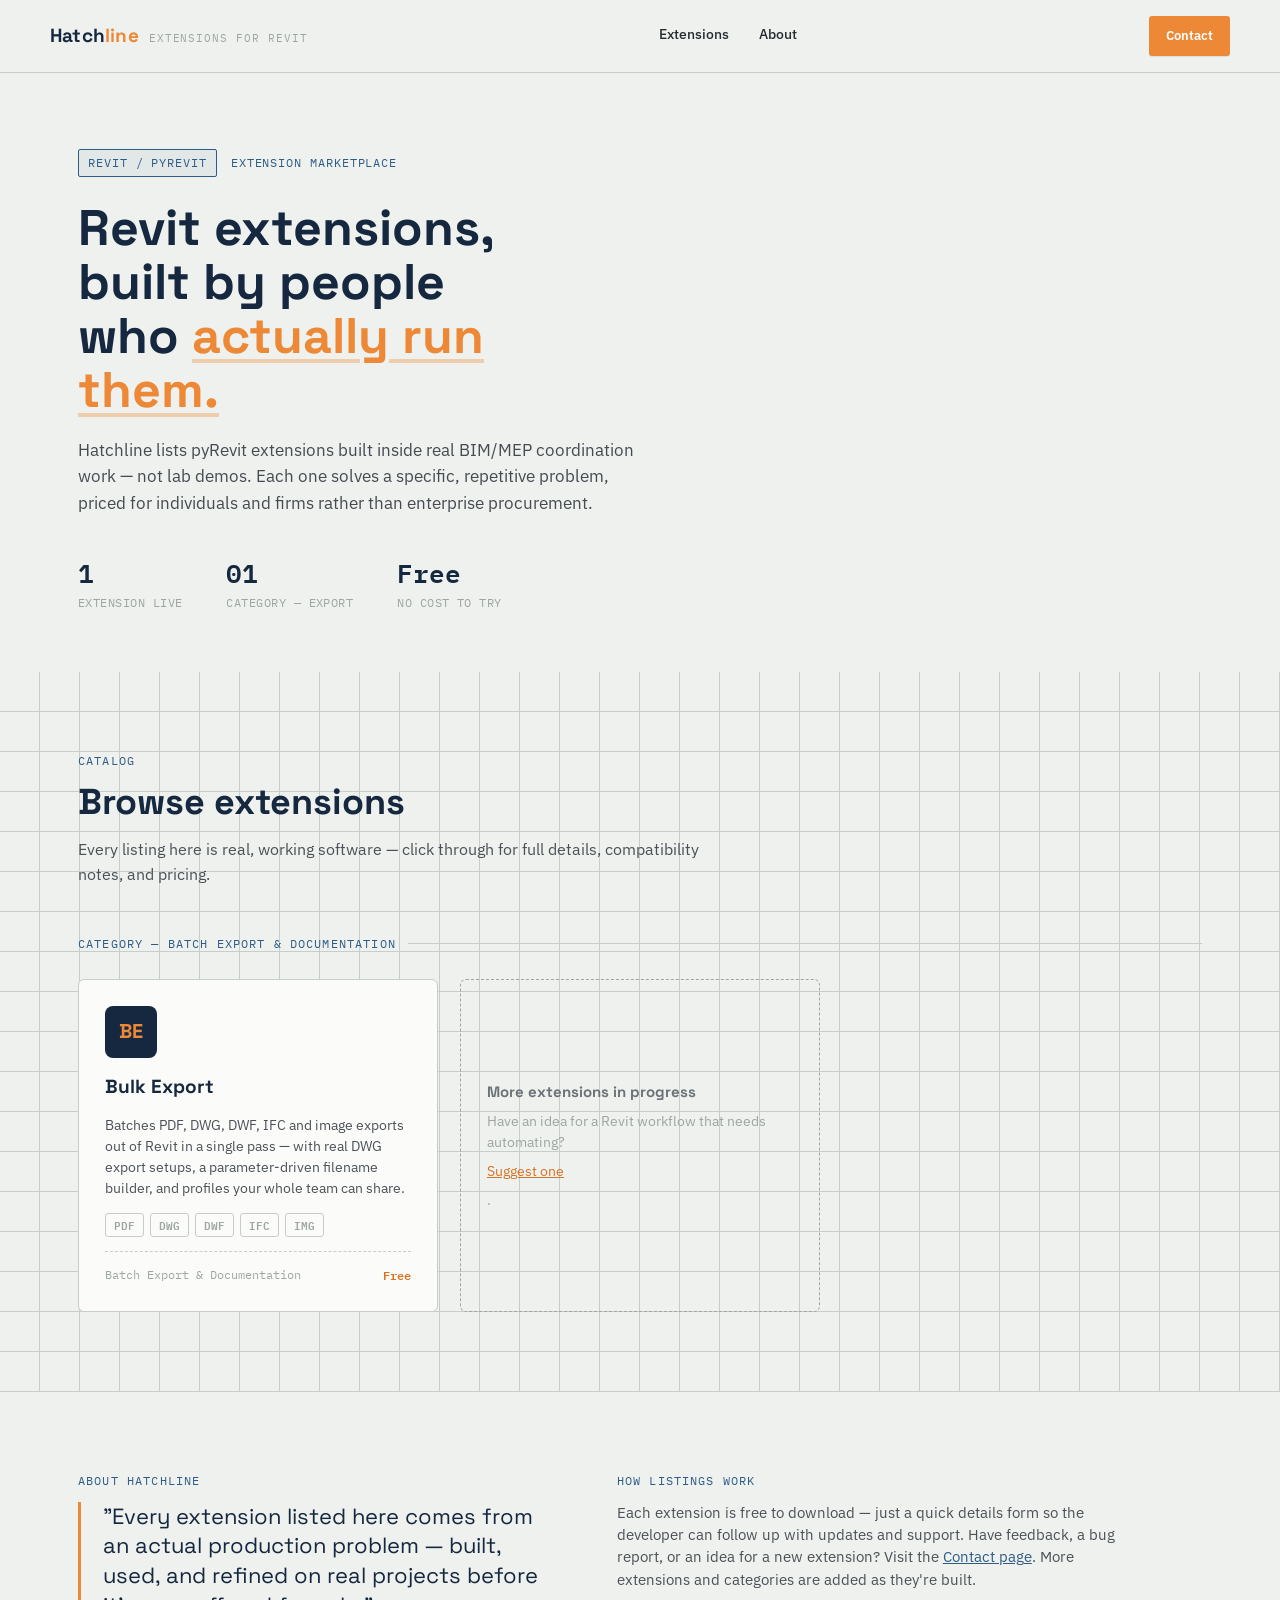
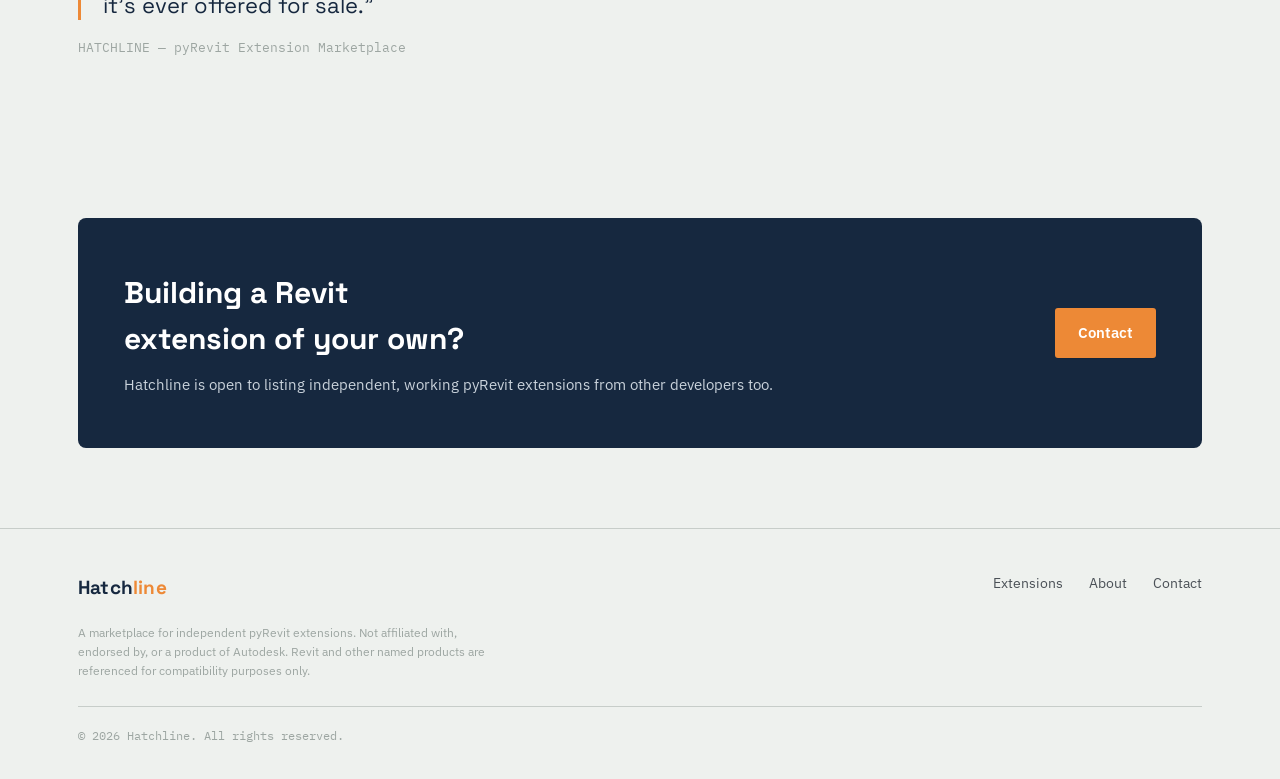
==== index.html @ bce4fa07 "Add files via upload" ====
<!DOCTYPE html>
<html lang="en">
<head>
<meta charset="UTF-8">
<meta name="viewport" content="width=device-width, initial-scale=1.0">
<title>Hatchline — Extensions for Revit, built by people who use them</title>
<meta name="description" content="Hatchline is a marketplace of pyRevit extensions built by working BIM/MEP professionals. Browse extensions like Bulk Export — batch PDF, DWG, DWF, IFC and image export for Revit.">
<link rel="preconnect" href="https://fonts.googleapis.com">
<link rel="preconnect" href="https://fonts.gstatic.com" crossorigin>
<link href="https://fonts.googleapis.com/css2?family=Space+Grotesk:wght@400;500;600;700&family=IBM+Plex+Sans:wght@400;500;600&family=IBM+Plex+Mono:wght@400;500;600&display=swap" rel="stylesheet">
<link rel="stylesheet" href="assets/css/style.css">
<style>
  .home-hero{ padding:76px 0 60px; }
  .home-hero h1{ font-size:clamp(32px,4.4vw,50px); line-height:1.08; max-width:15ch; }
  .home-hero h1 em{ font-style:normal; color:var(--orange); text-decoration:underline; text-decoration-color:rgba(237,137,54,.35); text-decoration-thickness:4px; text-underline-offset:6px; }
  .home-hero p.lede{ margin-top:20px; font-size:17px; color:#454B51; max-width:56ch; }
  .titleblock{ display:flex; align-items:center; gap:14px; font-family:var(--mono); font-size:11.5px; letter-spacing:.08em; text-transform:uppercase; color:var(--blueprint); margin-bottom:24px; }
  .titleblock .tagx{ border:1px solid var(--blueprint); padding:4px 9px; border-radius:2px; color:var(--blueprint); background:rgba(46,92,134,.06); }
  .stat-strip{ display:flex; gap:44px; margin-top:36px; flex-wrap:wrap; }
  .stat-strip div{ font-family:var(--mono); }
  .stat-strip .num{ font-size:26px; font-weight:600; color:var(--ink); }
  .stat-strip .lbl{ font-size:11.5px; color:var(--hair-dk); letter-spacing:.04em; text-transform:uppercase; margin-top:2px; }
</style>
</head>
<body>

<header class="nav">
  <div class="nav-inner wrap" style="padding-left:0;padding-right:0;">
    <a href="index.html" class="brand">
      <span class="brand-mark">Hatch<span>line</span></span>
      <span class="brand-sub">Extensions for Revit</span>
    </a>
    <nav class="links">
      <a href="index.html#extensions">Extensions</a>
      <a href="index.html#about">About</a>
    </nav>
    <div class="nav-cta">
      <a class="btn btn-primary btn-sm" href="contact.html">Contact</a>
    </div>
  </div>
</header>

<main>

  <!-- ================= HERO ================= -->
  <section class="home-hero">
    <div class="wrap">
      <div class="titleblock">
        <span class="tagx">Revit / pyRevit</span>
        <span>Extension Marketplace</span>
      </div>
      <h1>Revit extensions, built by people who <em>actually run them.</em></h1>
      <p class="lede">Hatchline lists pyRevit extensions built inside real BIM/MEP coordination work — not lab demos. Each one solves a specific, repetitive problem, priced for individuals and firms rather than enterprise procurement.</p>
      <div class="stat-strip">
        <div><div class="num">1</div><div class="lbl">Extension live</div></div>
        <div><div class="num">01</div><div class="lbl">Category — Export</div></div>
        <div><div class="num">Free</div><div class="lbl">No cost to try</div></div>
      </div>
    </div>
  </section>

  <!-- ================= EXTENSIONS GRID ================= -->
  <section id="extensions" class="grid-bg">
    <div class="wrap">
      <div class="section-head reveal">
        <span class="eyebrow">Catalog</span>
        <h2>Browse extensions</h2>
        <p>Every listing here is real, working software — click through for full details, compatibility notes, and pricing.</p>
      </div>

      <div class="category-label reveal">
        <span class="eyebrow" style="margin:0;">Category — Batch Export &amp; Documentation</span>
        <span class="line"></span>
      </div>

      <div id="extGrid" class="ext-grid reveal"></div>
    </div>
  </section>

  <!-- ================= ABOUT ================= -->
  <section id="about">
    <div class="wrap cred">
      <div class="reveal">
        <span class="eyebrow">About Hatchline</span>
        <p class="cred-quote">"Every extension listed here comes from an actual production problem — built, used, and refined on real projects before it's ever offered for sale."</p>
        <p class="cred-byline">HATCHLINE — pyRevit Extension Marketplace</p>
      </div>
      <div class="reveal">
        <span class="eyebrow">How listings work</span>
        <p style="font-size:14.5px;color:#4B5157;max-width:56ch;">Each extension is free to download — just a quick details form so the developer can follow up with updates and support. Have feedback, a bug report, or an idea for a new extension? Visit the <a href="contact.html" style="color:var(--blueprint);">Contact page</a>. More extensions and categories are added as they're built.</p>
      </div>
    </div>
  </section>

  <!-- ================= CTA STRIP ================= -->
  <section>
    <div class="wrap">
      <div class="cta-strip reveal">
        <div>
          <h2>Building a Revit extension of your own?</h2>
          <p>Hatchline is open to listing independent, working pyRevit extensions from other developers too.</p>
        </div>
        <a class="btn btn-primary" href="contact.html">Contact</a>
      </div>
    </div>
  </section>

</main>

<footer>
  <div class="wrap foot-grid">
    <div>
      <span class="brand-mark">Hatch<span>line</span></span>
      <p class="foot-note">A marketplace for independent pyRevit extensions. Not affiliated with, endorsed by, or a product of Autodesk. Revit and other named products are referenced for compatibility purposes only.</p>
    </div>
    <div class="foot-links">
      <a href="index.html#extensions">Extensions</a>
      <a href="index.html#about">About</a>
      <a href="contact.html">Contact</a>
    </div>
  </div>
  <div class="wrap">
    <p class="foot-copy">© 2026 Hatchline. All rights reserved.</p>
  </div>
</footer>

<script src="assets/js/extensions-data.js"></script>
<script>
  // ---- render extension cards from the data file ----
  var grid = document.getElementById('extGrid');
  HATCHLINE_EXTENSIONS.forEach(function(ext){
    var card = document.createElement('a');
    card.className = 'ext-card';
    card.href = 'extension.html?slug=' + encodeURIComponent(ext.slug);

    var priceLabel = ext.pricing.free ? 'Free' : ('\u20B9' + ext.pricing.inr + ' \u00b7 AED ' + ext.pricing.aed.toFixed(2));

    card.innerHTML =
      '<div class="ext-icon">' + ext.initials + '</div>' +
      '<h3>' + ext.name + '</h3>' +
      '<p class="ext-tagline">' + ext.shortDescription + '</p>' +
      '<div class="ext-badges">' + ext.badges.map(function(b){ return '<span class="ext-badge">' + b + '</span>'; }).join('') + '</div>' +
      '<div class="ext-meta"><span>' + ext.category + '</span><span class="price">' + priceLabel + '</span></div>';

    grid.appendChild(card);
  });

  // pad the grid with a visual "more coming" placeholder
  var placeholder = document.createElement('div');
  placeholder.className = 'empty-card';
  placeholder.innerHTML = '<strong>More extensions in progress</strong>Have an idea for a Revit workflow that needs automating? <a href="contact.html" style="color:var(--orange-dk);">Suggest one</a>.';
  grid.appendChild(placeholder);

  // ---- scroll reveal ----
  var reveals = document.querySelectorAll('.reveal');
  if ('IntersectionObserver' in window) {
    var io = new IntersectionObserver(function(entries){
      entries.forEach(function(e){ if (e.isIntersecting) { e.target.classList.add('in'); io.unobserve(e.target); } });
    }, { threshold: 0.1 });
    reveals.forEach(function(el){ io.observe(el); });
  } else {
    reveals.forEach(function(el){ el.classList.add('in'); });
  }
</script>

</body>
</html>
---- assets/css/style.css ----
/* ============================================================
   HATCHLINE — shared design system
   Blueprint/drafting visual identity, shared by all pages.
   ============================================================ */

:root{
  --ink:        #16283F;
  --blueprint:  #2E5C86;
  --vellum:     #EEF1EE;
  --paper:      #FBFCFA;
  --orange:     #ED8936;
  --orange-dk:  #D97324;
  --graphite:   #262B30;
  --hair:       #C7CDC9;
  --hair-dk:    #9DA6A2;
  --ok:         #2E7D4F;

  --display: 'Space Grotesk', sans-serif;
  --body:    'IBM Plex Sans', sans-serif;
  --mono:    'IBM Plex Mono', monospace;

  --maxw: 1180px;
}

*{ box-sizing:border-box; }
html{ scroll-behavior:smooth; }
body{
  margin:0;
  background:var(--vellum);
  color:var(--graphite);
  font-family:var(--body);
  font-size:16px;
  line-height:1.55;
  -webkit-font-smoothing:antialiased;
}
img,svg{ display:block; max-width:100%; }
a{ color:inherit; }
h1,h2,h3,h4{ font-family:var(--display); margin:0; color:var(--ink); }
p{ margin:0; }
.wrap{ max-width:var(--maxw); margin:0 auto; padding:0 28px; }
.mono{ font-family:var(--mono); }
:focus-visible{ outline:2px solid var(--orange-dk); outline-offset:3px; }

.grid-bg{
  background-image:
    linear-gradient(var(--hair) 1px, transparent 1px),
    linear-gradient(90deg, var(--hair) 1px, transparent 1px);
  background-size: 40px 40px;
  background-position: -1px -1px;
}

/* ---------- buttons ---------- */
.btn{
  display:inline-flex; align-items:center; gap:8px;
  font-family:var(--body); font-weight:600; font-size:14.5px;
  padding:13px 22px;
  border-radius:3px;
  border:1.5px solid transparent;
  cursor:pointer;
  text-decoration:none;
  transition:transform .12s ease, background .15s ease, border-color .15s ease;
  white-space:nowrap;
}
.btn:active{ transform:translateY(1px); }
.btn-primary{ background:var(--orange); color:#fff; box-shadow:0 1px 0 rgba(0,0,0,.08); }
.btn-primary:hover{ background:var(--orange-dk); }
.btn-ghost{ background:transparent; color:var(--ink); border-color:var(--hair-dk); }
.btn-ghost:hover{ border-color:var(--ink); }
.btn-dark{ background:var(--ink); color:#fff; }
.btn-dark:hover{ background:#0f1c2e; }
.btn-sm{ padding:9px 16px; font-size:13px; }

/* ---------- nav ---------- */
header.nav{
  position:sticky; top:0; z-index:50;
  background:rgba(238,241,238,.92);
  backdrop-filter:blur(8px);
  border-bottom:1px solid var(--hair);
}
.nav-inner{ display:flex; align-items:center; justify-content:space-between; padding:16px 28px; }
.brand{ display:flex; align-items:baseline; gap:10px; text-decoration:none; }
.brand-mark{ font-family:var(--display); font-weight:700; font-size:19px; color:var(--ink); letter-spacing:.01em; }
.brand-mark span{ color:var(--orange); }
.brand-sub{ font-family:var(--mono); font-size:10.5px; letter-spacing:.09em; color:var(--hair-dk); text-transform:uppercase; }
nav.links{ display:flex; align-items:center; gap:30px; }
nav.links a{ font-size:14px; font-weight:500; text-decoration:none; color:var(--graphite); border-bottom:1px solid transparent; padding-bottom:2px; transition:border-color .15s ease, color .15s ease; }
nav.links a:hover{ border-color:var(--orange); color:var(--ink); }
.nav-cta{ display:flex; align-items:center; gap:14px; }

/* ---------- section shells ---------- */
section{ padding:80px 0; }
.eyebrow{ font-family:var(--mono); font-size:11.5px; letter-spacing:.1em; text-transform:uppercase; color:var(--blueprint); margin-bottom:12px; display:block; }
.section-head{ max-width:640px; margin-bottom:48px; }
.section-head h2{ font-size:clamp(26px,3vw,36px); line-height:1.15; }
.section-head p{ margin-top:14px; font-size:16px; color:#4B5157; }

/* ---------- schedule / comparison table ---------- */
.schedule-wrap{ background:var(--paper); border:1px solid var(--hair); border-radius:5px; overflow:hidden; }
table.schedule{ width:100%; border-collapse:collapse; }
table.schedule caption{ text-align:left; font-family:var(--mono); font-size:11px; letter-spacing:.07em; text-transform:uppercase; color:#fff; background:var(--ink); padding:12px 20px; }
table.schedule th, table.schedule td{ text-align:left; padding:15px 20px; font-size:14.5px; border-bottom:1px solid var(--hair); }
table.schedule thead th{ font-family:var(--mono); font-size:11px; letter-spacing:.05em; text-transform:uppercase; color:var(--hair-dk); background:var(--vellum); border-bottom:1px solid var(--hair-dk); }
table.schedule tbody tr:nth-child(even){ background:rgba(46,92,134,.035); }
table.schedule tbody tr:last-child td{ border-bottom:none; }
td.col-manual{ color:#6B7278; }
td.col-bulk{ color:var(--ink); font-weight:600; }
td.col-bulk::before{ content:'✓ '; color:var(--ok); font-weight:700; }
.schedule-note{ margin-top:18px; font-size:13.5px; color:var(--hair-dk); max-width:70ch; }

/* ---------- callouts ---------- */
.callouts{ display:grid; grid-template-columns:repeat(3, 1fr); gap:1px; background:var(--hair); border:1px solid var(--hair); border-radius:5px; overflow:hidden; }
.callout{ background:var(--paper); padding:30px 26px; }
.callout .tag{ font-family:var(--mono); font-size:11px; color:var(--orange-dk); font-weight:600; letter-spacing:.04em; display:inline-block; margin-bottom:14px; }
.callout h3{ font-size:18px; margin-bottom:9px; }
.callout p{ font-size:14.5px; color:#4B5157; }

/* ---------- workflow ---------- */
.workflow{ display:grid; grid-template-columns:repeat(3,1fr); gap:26px; }
.wf-card{ background:var(--paper); border:1px solid var(--hair); border-radius:5px; padding:30px 26px 26px; }
.wf-num{ font-family:var(--mono); font-size:13px; font-weight:600; color:var(--blueprint); border:1px solid var(--blueprint); display:inline-block; padding:3px 9px; border-radius:2px; margin-bottom:16px; }
.wf-card h3{ font-size:19px; margin-bottom:10px; }
.wf-card p{ font-size:14.5px; color:#4B5157; }

/* ---------- pricing ---------- */
.pricing{ display:grid; grid-template-columns:repeat(auto-fit, minmax(260px,1fr)); gap:22px; }
.price-card{ background:var(--paper); border:1px solid var(--hair); border-radius:6px; padding:32px 28px; display:flex; flex-direction:column; gap:16px; }
.price-tag{ font-family:var(--display); font-size:14px; color:var(--hair-dk); font-weight:600; text-transform:uppercase; letter-spacing:.04em; }
.price-amount{ display:flex; align-items:baseline; gap:10px; flex-wrap:wrap; }
.price-amount .big{ font-family:var(--display); font-size:38px; font-weight:700; color:var(--ink); }
.price-amount .alt{ font-family:var(--mono); font-size:14px; color:var(--hair-dk); }
.price-model{ font-family:var(--mono); font-size:11.5px; color:var(--orange-dk); letter-spacing:.04em; text-transform:uppercase; }
.price-list{ list-style:none; margin:0; padding:0; display:flex; flex-direction:column; gap:10px; }
.price-list li{ font-size:13.5px; padding-left:20px; position:relative; color:#4B5157; }
.price-list li::before{ content:'—'; position:absolute; left:0; color:var(--orange); }
.price-note{ font-size:12px; color:var(--hair-dk); }

/* ---------- credibility + FAQ ---------- */
.cred{ display:grid; grid-template-columns:.9fr 1.1fr; gap:60px; align-items:start; }
.cred-quote{ font-family:var(--display); font-size:22px; line-height:1.35; color:var(--ink); border-left:3px solid var(--orange); padding-left:22px; }
.cred-byline{ margin-top:18px; font-family:var(--mono); font-size:12.5px; color:var(--hair-dk); }
.faq-item{ border-bottom:1px solid var(--hair); }
.faq-item:first-child{ border-top:1px solid var(--hair); }
.faq-q{ width:100%; text-align:left; background:none; border:none; cursor:pointer; padding:19px 4px; display:flex; justify-content:space-between; align-items:center; gap:16px; font-family:var(--body); font-size:15.5px; font-weight:600; color:var(--ink); }
.faq-q .plus{ font-family:var(--mono); font-size:18px; color:var(--orange); flex:none; transition:transform .2s ease; }
.faq-item.open .faq-q .plus{ transform:rotate(45deg); }
.faq-a{ max-height:0; overflow:hidden; transition:max-height .25s ease; }
.faq-a-in{ padding:0 4px 20px; font-size:14.5px; color:#4B5157; max-width:60ch; }
.faq-item.open .faq-a{ max-height:260px; }

/* ---------- CTA strip ---------- */
.cta-strip{ background:var(--ink); color:#fff; border-radius:8px; padding:52px 46px; display:flex; align-items:center; justify-content:space-between; gap:30px; flex-wrap:wrap; }
.cta-strip h2{ color:#fff; font-size:clamp(22px,3vw,30px); max-width:18ch; }
.cta-strip p{ color:#C9D2DB; margin-top:10px; font-size:15px; }

/* ---------- footer ---------- */
footer{ border-top:1px solid var(--hair); padding:44px 0 34px; }
.foot-grid{ display:flex; justify-content:space-between; align-items:flex-start; gap:30px; flex-wrap:wrap; }
.foot-links{ display:flex; gap:26px; font-size:13.5px; }
.foot-links a{ text-decoration:none; color:#4B5157; }
.foot-links a:hover{ color:var(--ink); }
.foot-note{ margin-top:22px; font-size:12px; color:var(--hair-dk); max-width:60ch; }
.foot-copy{ margin-top:26px; padding-top:20px; border-top:1px solid var(--hair); font-size:11.5px; color:var(--hair-dk); font-family:var(--mono); }

/* ---------- reveal-on-scroll ---------- */
.reveal{ opacity:0; transform:translateY(14px); transition:opacity .5s ease, transform .5s ease; }
.reveal.in{ opacity:1; transform:none; }
@media (prefers-reduced-motion:reduce){ .reveal{ opacity:1; transform:none; transition:none; } }

/* ---------- extension cards (marketplace grid) ---------- */
.category-label{ display:flex; align-items:center; gap:12px; margin-bottom:26px; }
.category-label .line{ flex:1; height:1px; background:var(--hair); }
.ext-grid{ display:grid; grid-template-columns:repeat(auto-fill, minmax(300px, 1fr)); gap:22px; }
.ext-card{
  background:var(--paper); border:1px solid var(--hair); border-radius:6px; padding:26px;
  text-decoration:none; color:inherit; display:flex; flex-direction:column; gap:14px;
  transition:border-color .15s ease, transform .15s ease, box-shadow .15s ease;
}
.ext-card:hover{ border-color:var(--orange); transform:translateY(-3px); box-shadow:0 16px 30px -20px rgba(22,40,63,.35); }
.ext-icon{ width:52px; height:52px; border-radius:8px; background:var(--ink); display:flex; align-items:center; justify-content:center; font-family:var(--display); font-weight:700; color:var(--orange); font-size:20px; }
.ext-card h3{ font-size:19px; }
.ext-card .ext-tagline{ font-size:13.5px; color:#4B5157; flex:1; }
.ext-meta{ display:flex; align-items:center; justify-content:space-between; font-family:var(--mono); font-size:12px; color:var(--hair-dk); border-top:1px dashed var(--hair); padding-top:14px; }
.ext-meta .price{ color:var(--orange-dk); font-weight:600; }
.ext-badges{ display:flex; gap:6px; flex-wrap:wrap; }
.ext-badge{ font-family:var(--mono); font-size:10.5px; font-weight:600; padding:3px 8px; border:1px solid var(--hair); border-radius:3px; color:var(--hair-dk); }

/* ---------- lead-capture download modal ---------- */
.hl-modal-overlay{
  position:fixed; inset:0; background:rgba(22,40,63,.55);
  display:flex; align-items:center; justify-content:center;
  z-index:200; opacity:0; pointer-events:none; transition:opacity .2s ease;
  padding:20px;
}
.hl-modal-overlay.open{ opacity:1; pointer-events:auto; }
.hl-modal{
  background:var(--paper); border-radius:8px; padding:34px; width:100%; max-width:420px;
  position:relative; box-shadow:0 30px 60px -20px rgba(0,0,0,.4);
  transform:translateY(10px); transition:transform .2s ease;
}
.hl-modal-overlay.open .hl-modal{ transform:translateY(0); }
.hl-modal-close{
  position:absolute; top:14px; right:16px; background:none; border:none;
  font-size:22px; line-height:1; color:var(--hair-dk); cursor:pointer;
}
.hl-modal-close:hover{ color:var(--ink); }
.hl-modal h3{ font-size:22px; margin-top:6px; }
.hl-modal-sub{ font-size:13.5px; color:#4B5157; margin-top:8px; margin-bottom:20px; }
.hl-field{ margin-bottom:14px; }
.hl-field label{ display:block; font-family:var(--mono); font-size:11px; text-transform:uppercase; letter-spacing:.04em; color:var(--blueprint); margin-bottom:6px; }
.req-mark{ color:var(--orange-dk); }
.hl-field input, .hl-field select{
  width:100%; padding:10px 12px; border:1px solid var(--hair); border-radius:4px;
  font-family:var(--body); font-size:14.5px; background:#fff; color:var(--graphite);
}
.hl-field input:focus, .hl-field select:focus{ border-color:var(--orange); outline:none; }
.hl-error{ color:#B4483C; font-size:13px; margin:0 0 12px; }
.hl-privacy{ font-size:11.5px; color:var(--hair-dk); text-align:center; margin-top:12px; }

/* ---------- empty state (future category placeholder) ---------- */

.empty-card{
  border:1px dashed var(--hair-dk); border-radius:6px; padding:26px;
  display:flex; flex-direction:column; justify-content:center; gap:8px;
  color:var(--hair-dk); font-size:13.5px;
}
.empty-card strong{ color:#6B7278; font-family:var(--display); font-size:15px; }

/* ---------- responsive ---------- */
@media (max-width:980px){
  .callouts{ grid-template-columns:repeat(2,1fr); }
  .workflow{ grid-template-columns:1fr; }
  .cred{ grid-template-columns:1fr; }
  nav.links{ display:none; }
}
@media (max-width:640px){
  .callouts{ grid-template-columns:1fr; }
  section{ padding:56px 0; }
  .cta-strip{ padding:34px 24px; }
}
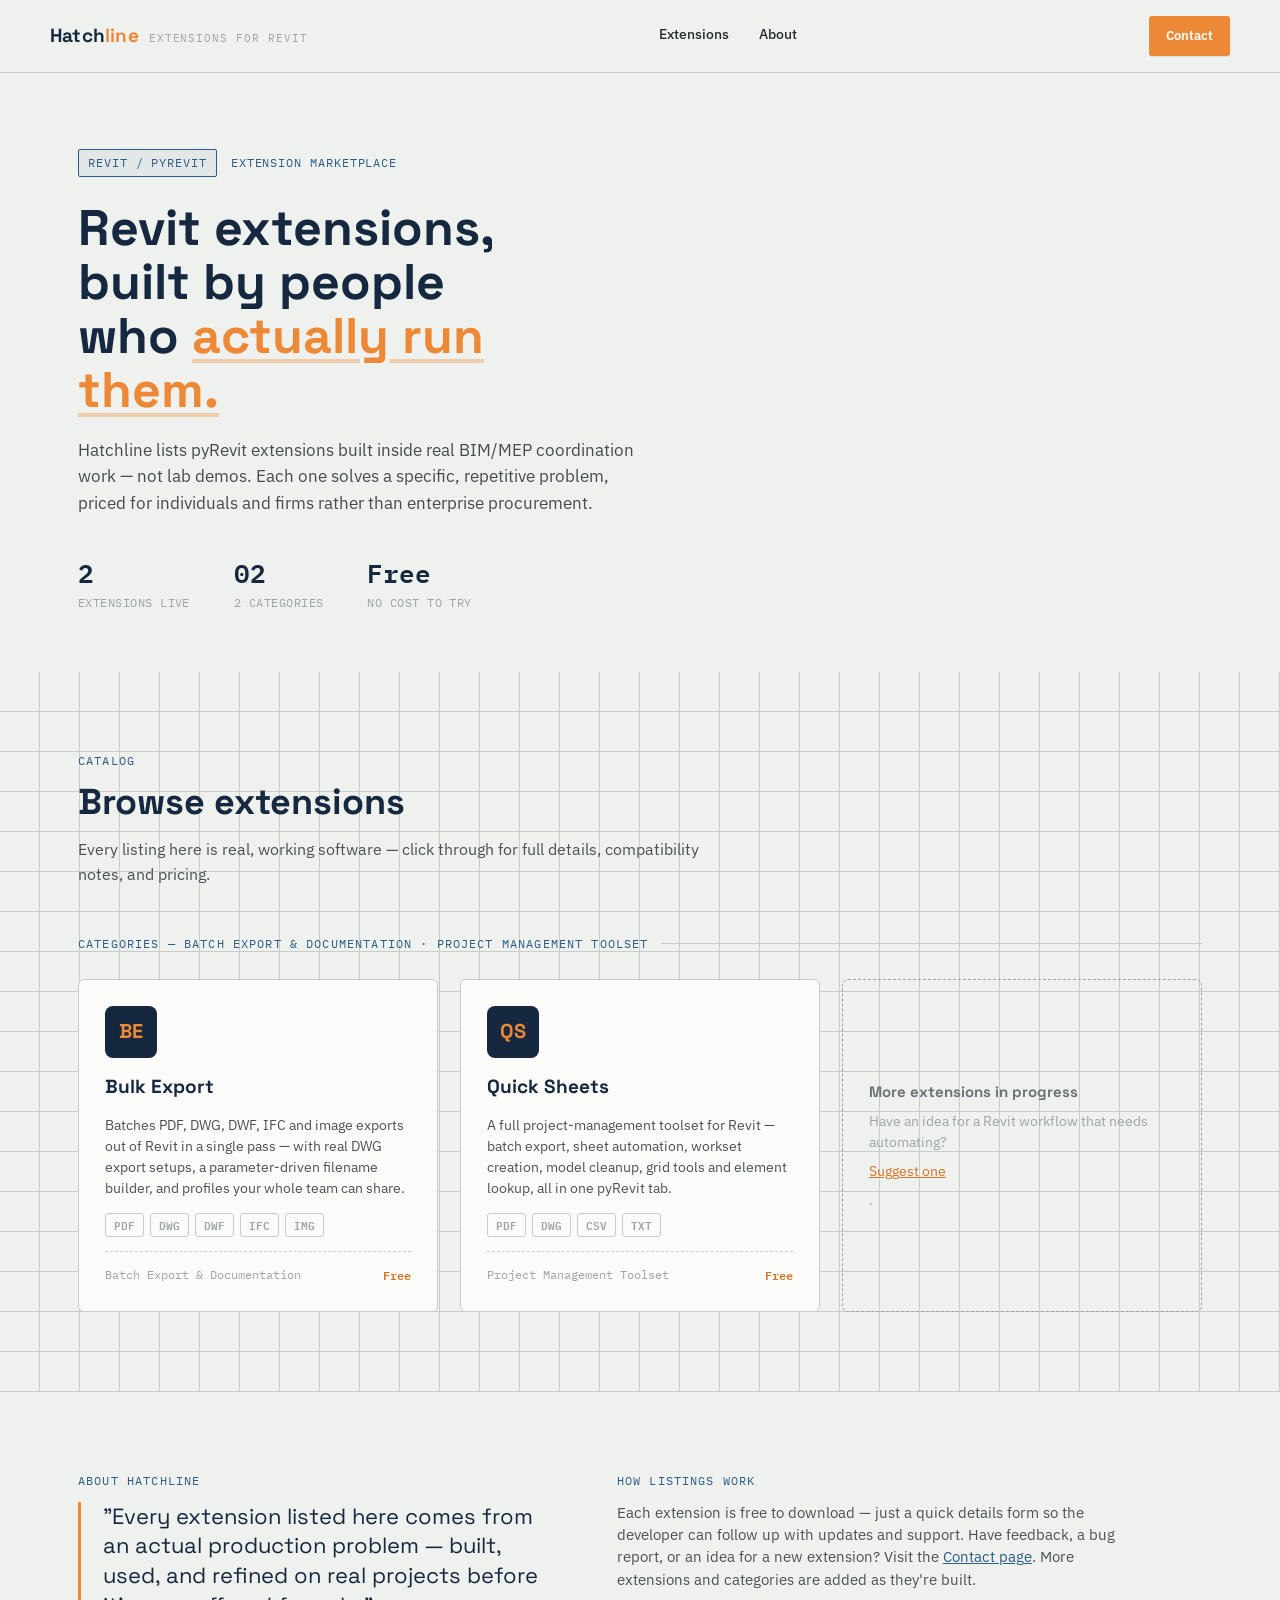
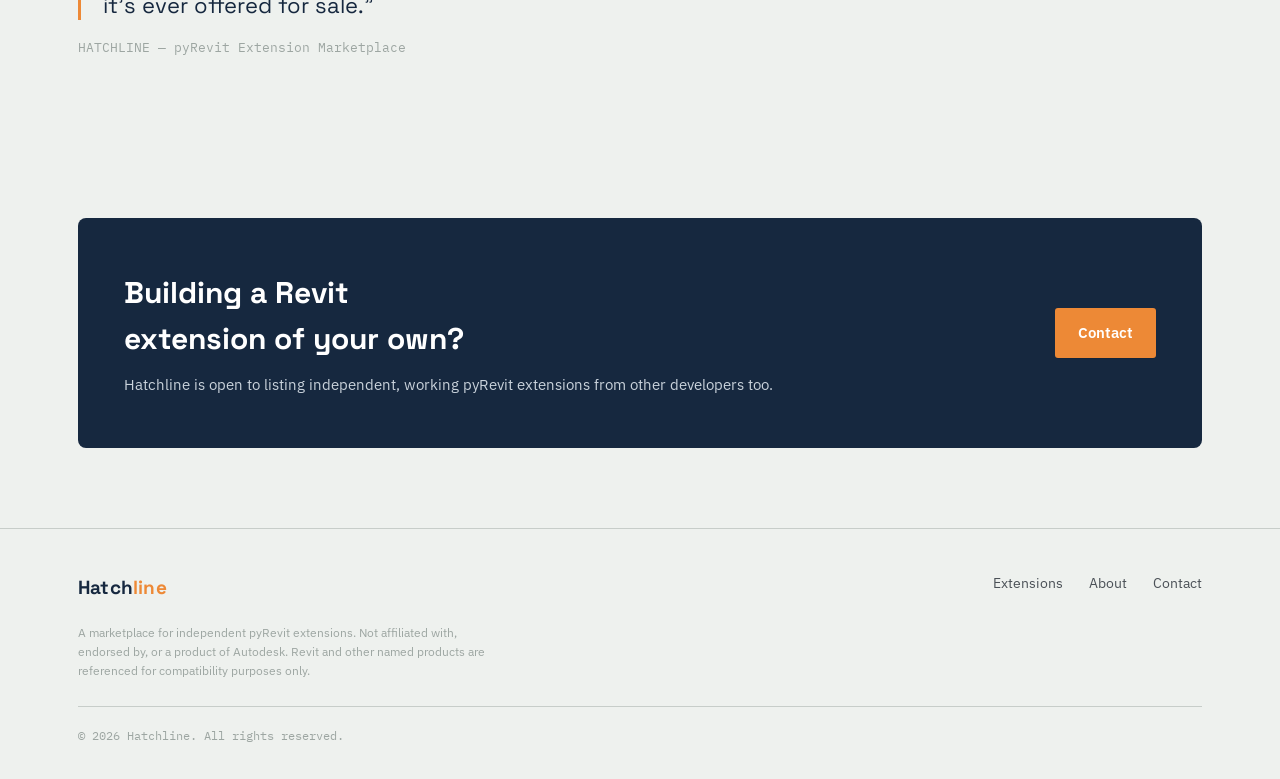
==== commit 532ad56c: "Add files via upload" ====
--- a/index.html
+++ b/index.html
@@ -52,9 +52,9 @@
       <h1>Revit extensions, built by people who <em>actually run them.</em></h1>
       <p class="lede">Hatchline lists pyRevit extensions built inside real BIM/MEP coordination work — not lab demos. Each one solves a specific, repetitive problem, priced for individuals and firms rather than enterprise procurement.</p>
       <div class="stat-strip">
-        <div><div class="num">1</div><div class="lbl">Extension live</div></div>
-        <div><div class="num">01</div><div class="lbl">Category — Export</div></div>
-        <div><div class="num">Free</div><div class="lbl">No cost to try</div></div>
+        <div><div class="num" id="statExtCount">1</div><div class="lbl">Extension live</div></div>
+        <div><div class="num" id="statCatCount">01</div><div class="lbl" id="statCatLabel">Category — Export</div></div>
+        <div><div class="num" id="statFreeLabel">Free</div><div class="lbl" id="statFreeSub">No cost to try</div></div>
       </div>
     </div>
   </section>
@@ -69,7 +69,7 @@
       </div>
 
       <div class="category-label reveal">
-        <span class="eyebrow" style="margin:0;">Category — Batch Export &amp; Documentation</span>
+        <span class="eyebrow" style="margin:0;" id="catalogCategoryLabel">Category — Batch Export &amp; Documentation</span>
         <span class="line"></span>
       </div>
 
@@ -145,6 +145,36 @@
     grid.appendChild(card);
   });
 
+  // ---- keep the hero stat strip and catalog label in sync with the data ----
+  (function(){
+    var extCount = HATCHLINE_EXTENSIONS.length;
+    var categories = HATCHLINE_EXTENSIONS.map(function(e){ return e.category; })
+      .filter(function(c, i, arr){ return arr.indexOf(c) === i; });
+    var freeCount = HATCHLINE_EXTENSIONS.filter(function(e){ return e.pricing.free; }).length;
+
+    document.getElementById('statExtCount').textContent = extCount;
+    document.getElementById('statExtCount').nextElementSibling.textContent = extCount === 1 ? 'Extension live' : 'Extensions live';
+
+    document.getElementById('statCatCount').textContent = String(categories.length).padStart(2, '0');
+    document.getElementById('statCatLabel').textContent = categories.length === 1 ? ('Category \u2014 ' + categories[0]) : (categories.length + ' categories');
+
+    var freeLabelEl = document.getElementById('statFreeLabel');
+    var freeSubEl = document.getElementById('statFreeSub');
+    if (freeCount === extCount) {
+      freeLabelEl.textContent = 'Free';
+      freeSubEl.textContent = 'No cost to try';
+    } else if (freeCount > 0) {
+      freeLabelEl.textContent = freeCount + '/' + extCount;
+      freeSubEl.textContent = 'Free to try';
+    } else {
+      freeLabelEl.textContent = 'Paid';
+      freeSubEl.textContent = 'One-time purchase';
+    }
+
+    document.getElementById('catalogCategoryLabel').textContent =
+      categories.length === 1 ? ('Category \u2014 ' + categories[0]) : ('Categories \u2014 ' + categories.join(' \u00b7 '));
+  })();
+
   // pad the grid with a visual "more coming" placeholder
   var placeholder = document.createElement('div');
   placeholder.className = 'empty-card';
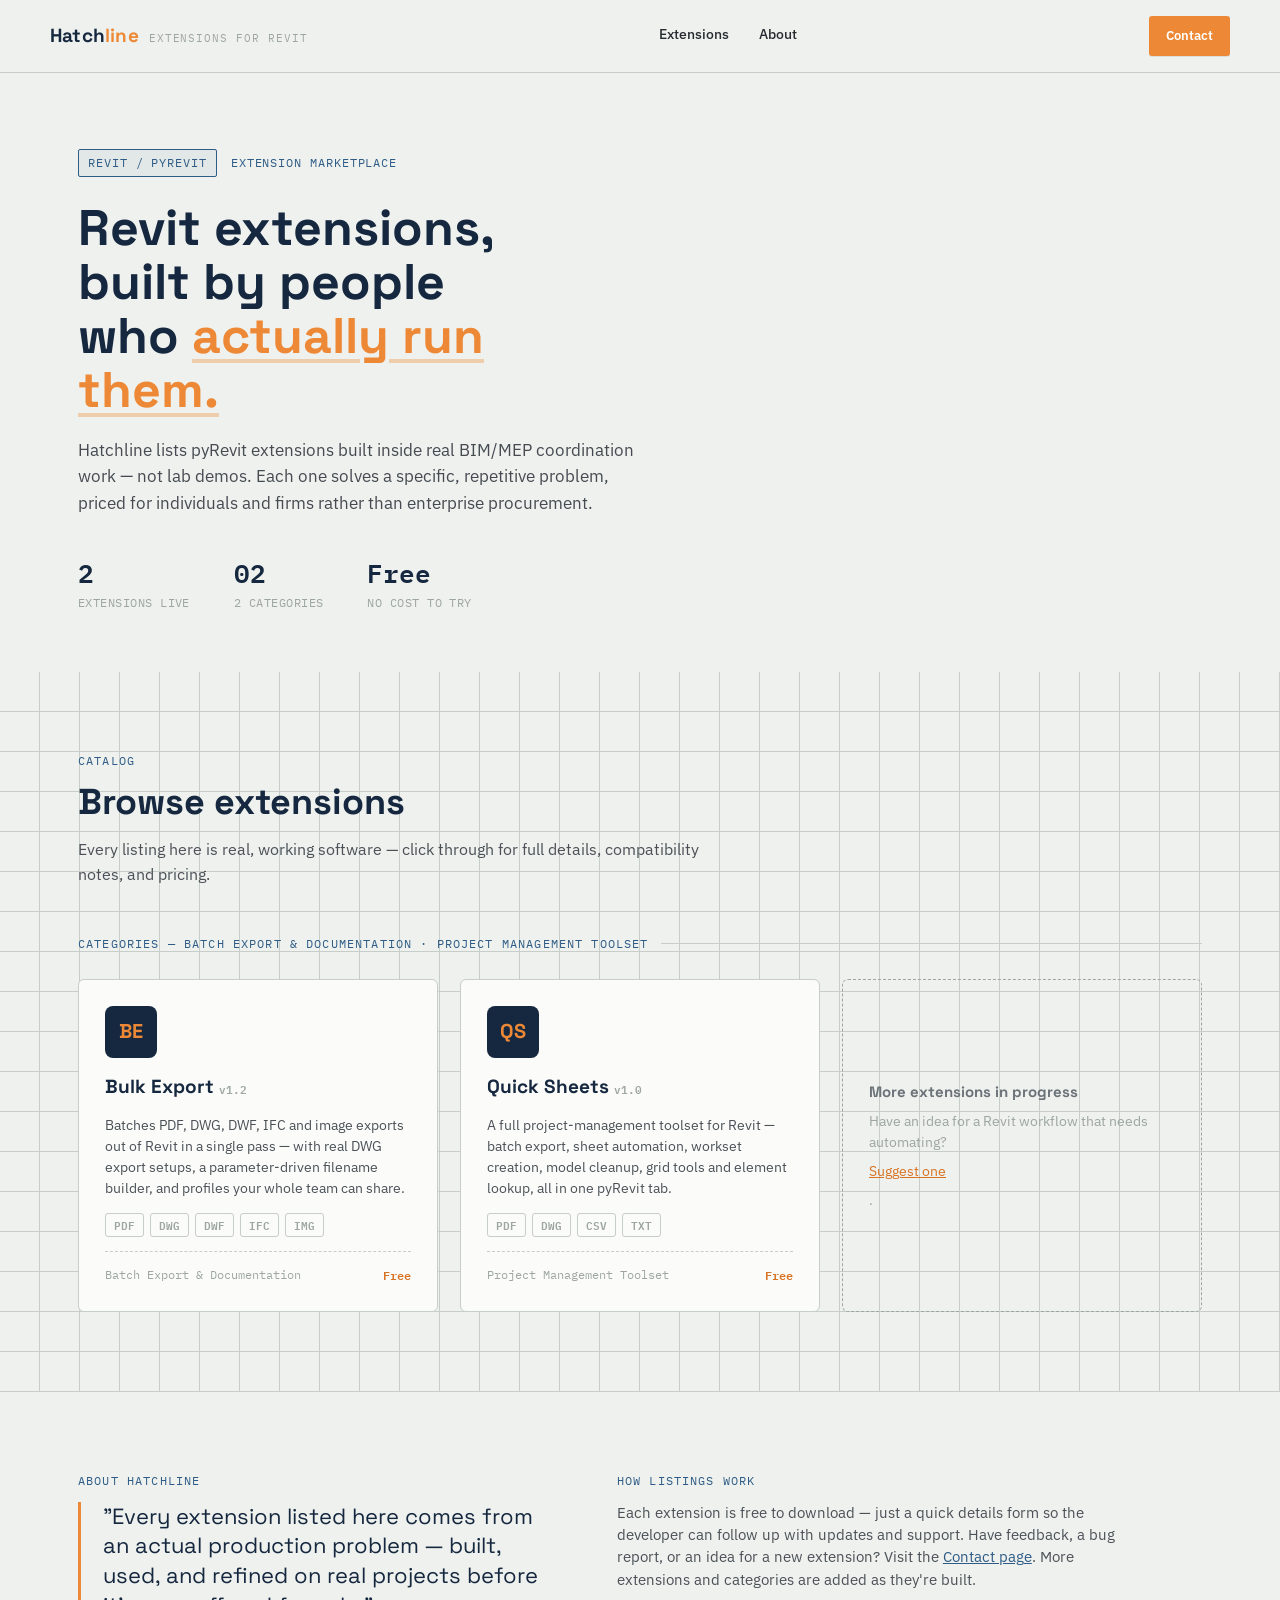
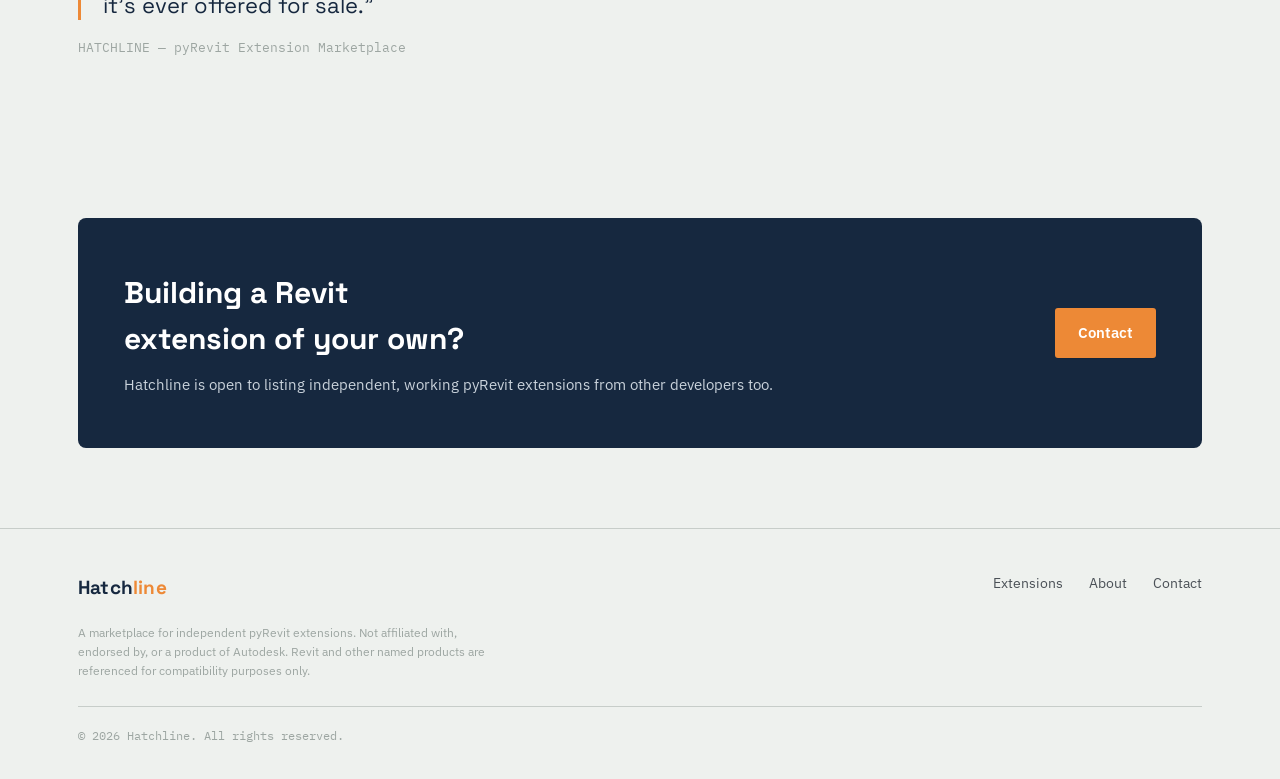
==== commit af7f7fc3: "Add files via upload" ====
--- a/index.html
+++ b/index.html
@@ -137,7 +137,7 @@
 
     card.innerHTML =
       '<div class="ext-icon">' + ext.initials + '</div>' +
-      '<h3>' + ext.name + '</h3>' +
+      '<h3>' + ext.name + (ext.version ? ' <span class="card-version">v' + ext.version + '</span>' : '') + '</h3>' +
       '<p class="ext-tagline">' + ext.shortDescription + '</p>' +
       '<div class="ext-badges">' + ext.badges.map(function(b){ return '<span class="ext-badge">' + b + '</span>'; }).join('') + '</div>' +
       '<div class="ext-meta"><span>' + ext.category + '</span><span class="price">' + priceLabel + '</span></div>';
--- a/assets/css/style.css
+++ b/assets/css/style.css
@@ -166,6 +166,20 @@
 .reveal.in{ opacity:1; transform:none; }
 @media (prefers-reduced-motion:reduce){ .reveal{ opacity:1; transform:none; transition:none; } }
 
+/* ---------- version badge + changelog ---------- */
+.version-badge{
+  font-family:var(--mono); font-size:11px; font-weight:600; color:var(--orange-dk);
+  background:rgba(237,137,54,.1); border:1px solid var(--orange); border-radius:2px;
+  padding:4px 9px; letter-spacing:.02em;
+}
+.changelog-wrap{ display:flex; flex-direction:column; gap:0; border:1px solid var(--hair); border-radius:5px; overflow:hidden; background:var(--paper); }
+.changelog-entry{ padding:22px 24px; border-bottom:1px solid var(--hair); }
+.changelog-entry:last-child{ border-bottom:none; }
+.changelog-version{ display:flex; align-items:center; gap:10px; margin-bottom:12px; }
+.changelog-latest{ font-family:var(--mono); font-size:10.5px; font-weight:600; color:var(--ok); text-transform:uppercase; letter-spacing:.05em; }
+.changelog-list{ margin:0; padding-left:20px; display:flex; flex-direction:column; gap:7px; }
+.changelog-list li{ font-size:14px; color:#4B5157; }
+
 /* ---------- extension cards (marketplace grid) ---------- */
 .category-label{ display:flex; align-items:center; gap:12px; margin-bottom:26px; }
 .category-label .line{ flex:1; height:1px; background:var(--hair); }
@@ -178,6 +192,7 @@
 .ext-card:hover{ border-color:var(--orange); transform:translateY(-3px); box-shadow:0 16px 30px -20px rgba(22,40,63,.35); }
 .ext-icon{ width:52px; height:52px; border-radius:8px; background:var(--ink); display:flex; align-items:center; justify-content:center; font-family:var(--display); font-weight:700; color:var(--orange); font-size:20px; }
 .ext-card h3{ font-size:19px; }
+.card-version{ font-family:var(--mono); font-size:11px; font-weight:600; color:var(--hair-dk); vertical-align:middle; }
 .ext-card .ext-tagline{ font-size:13.5px; color:#4B5157; flex:1; }
 .ext-meta{ display:flex; align-items:center; justify-content:space-between; font-family:var(--mono); font-size:12px; color:var(--hair-dk); border-top:1px dashed var(--hair); padding-top:14px; }
 .ext-meta .price{ color:var(--orange-dk); font-weight:600; }
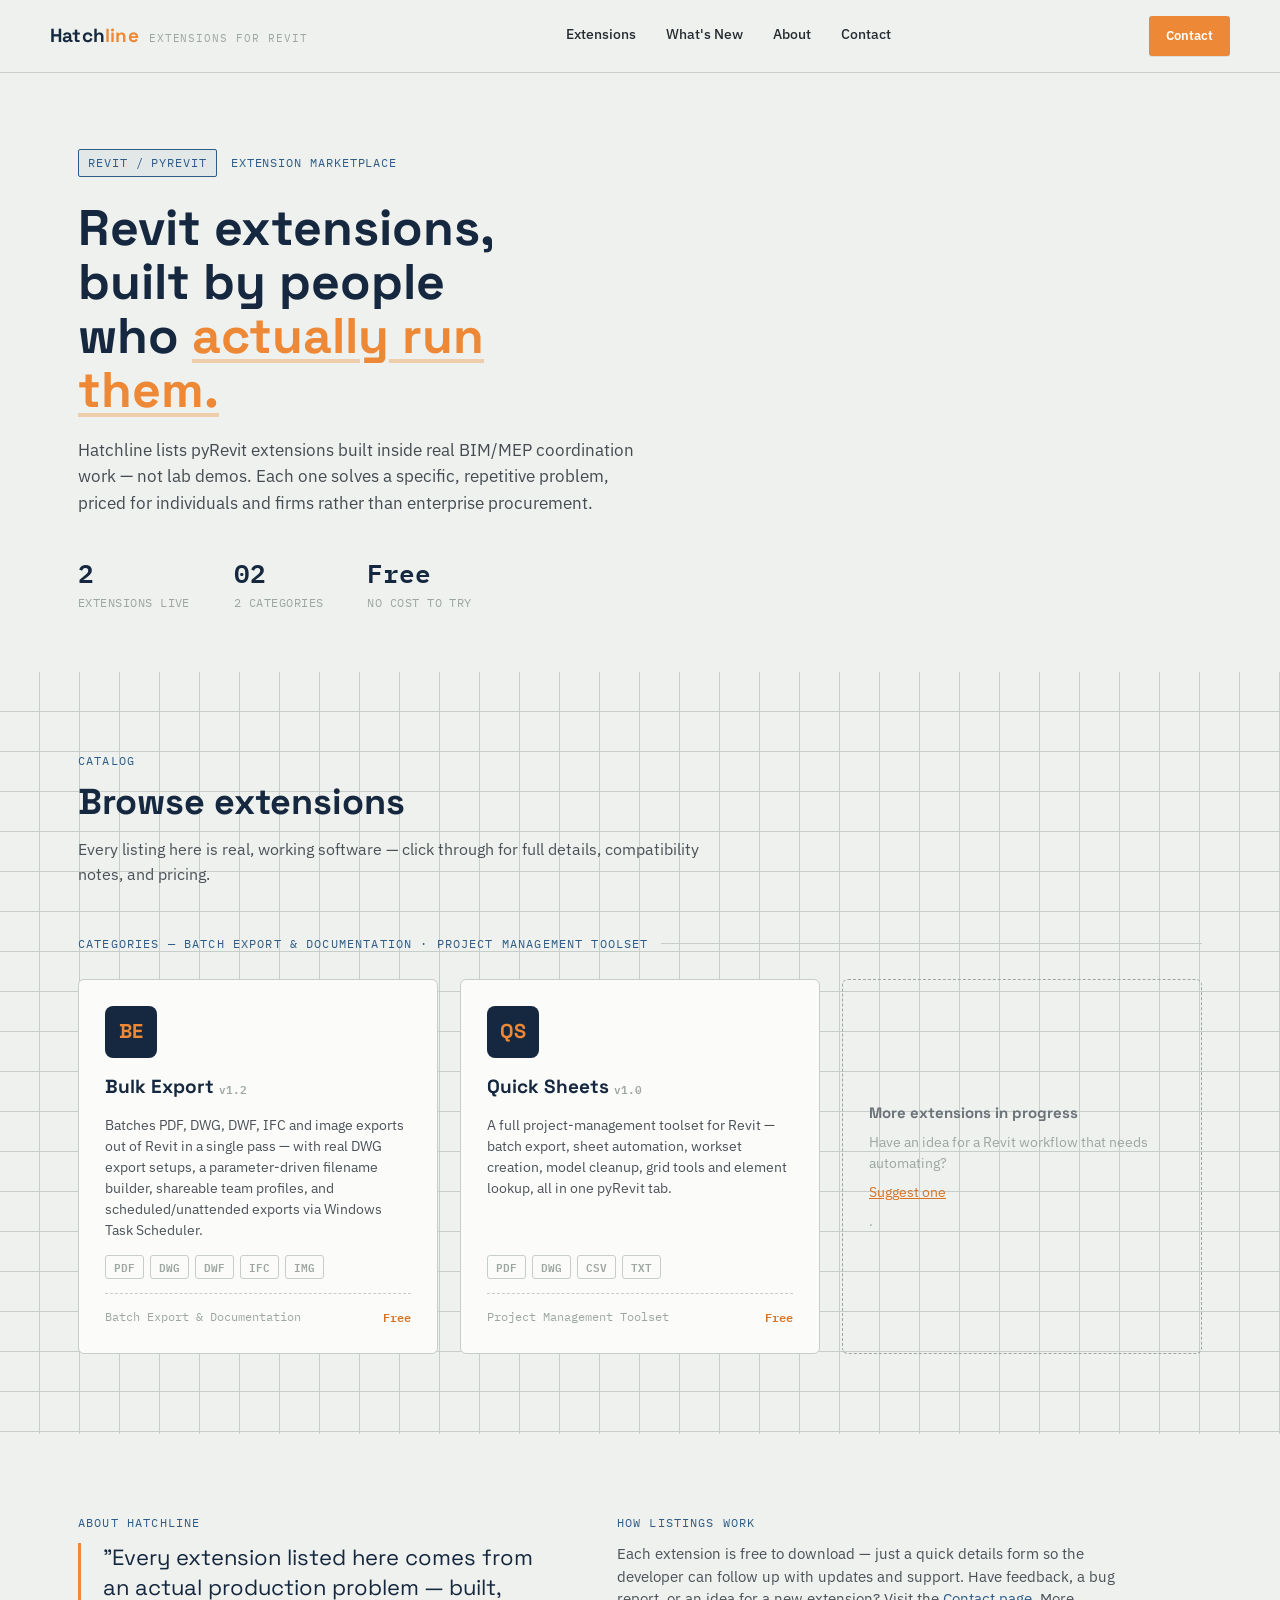
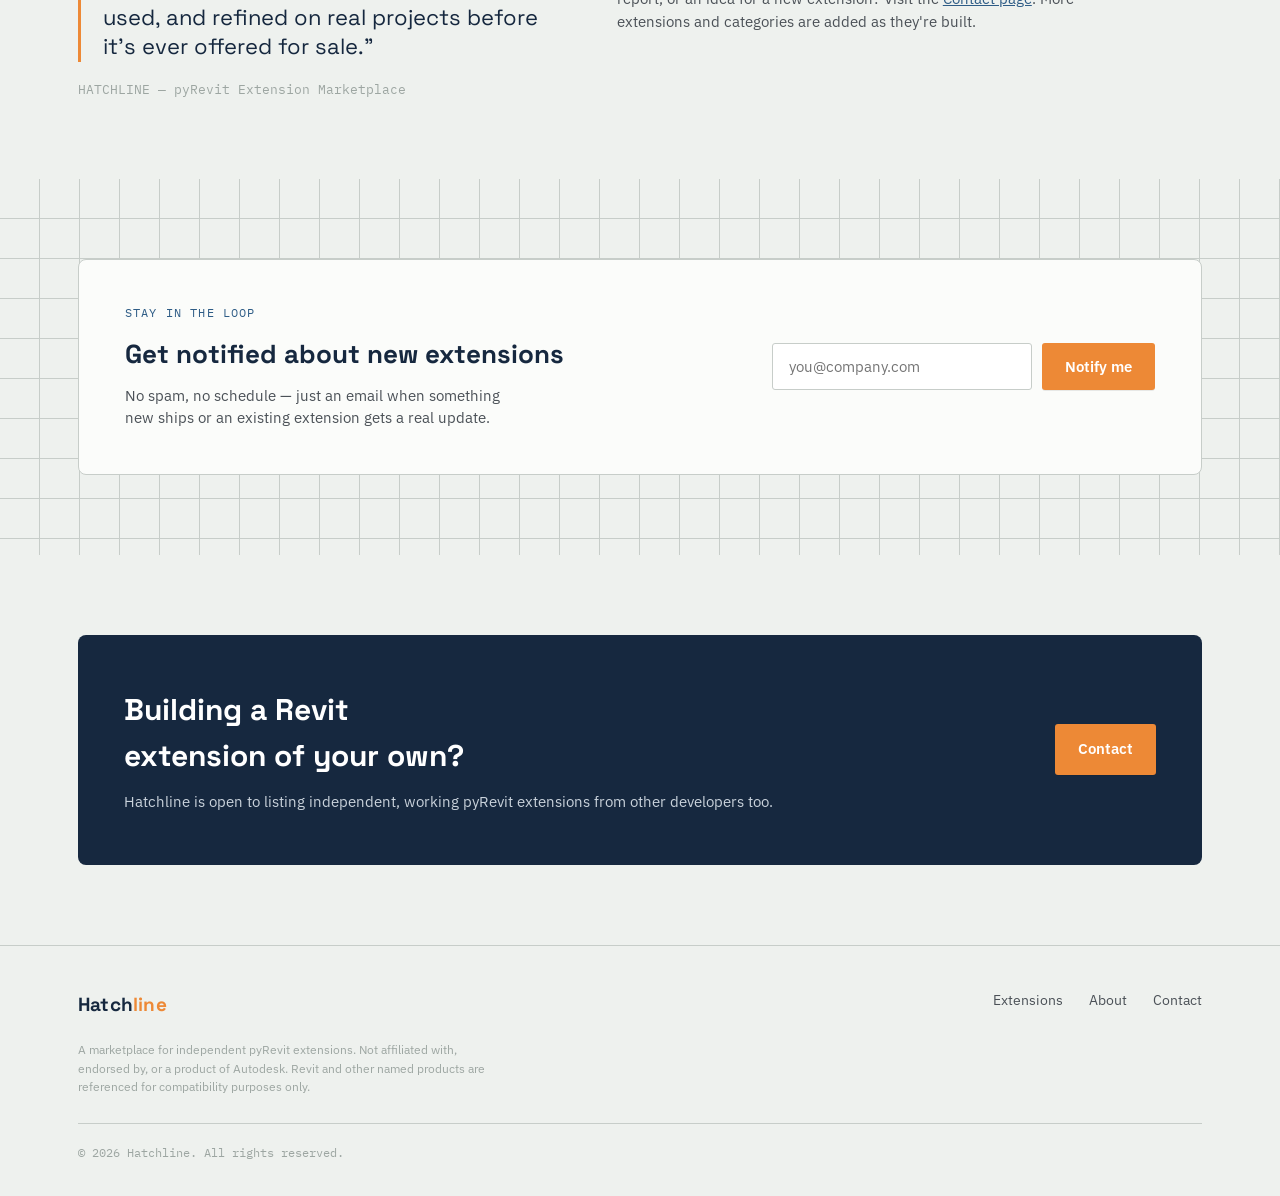
==== commit 5178d80b: "Add files via upload" ====
--- a/index.html
+++ b/index.html
@@ -2,9 +2,22 @@
 <html lang="en">
 <head>
 <meta charset="UTF-8">
+<link rel="icon" type="image/png" href="assets/img/favicon-32.png">
+<link rel="shortcut icon" href="assets/img/favicon.ico">
+<link rel="apple-touch-icon" href="assets/img/favicon-180.png">
 <meta name="viewport" content="width=device-width, initial-scale=1.0">
 <title>Hatchline — Extensions for Revit, built by people who use them</title>
 <meta name="description" content="Hatchline is a marketplace of pyRevit extensions built by working BIM/MEP professionals. Browse extensions like Bulk Export — batch PDF, DWG, DWF, IFC and image export for Revit.">
+<meta property="og:type" content="website">
+<meta property="og:title" content="Hatchline — Extensions for Revit, built by people who use them">
+<meta property="og:description" content="Hatchline is a marketplace of pyRevit extensions built by working BIM/MEP professionals. Browse extensions like Bulk Export — batch PDF, DWG, DWF, IFC and image export for Revit.">
+<meta property="og:image" content="https://sri-ram-bim.github.io/hatchline/assets/img/og-image.png">
+<meta property="og:url" content="https://sri-ram-bim.github.io/hatchline/index.html">
+<meta property="og:site_name" content="Hatchline">
+<meta name="twitter:card" content="summary_large_image">
+<meta name="twitter:title" content="Hatchline — Extensions for Revit, built by people who use them">
+<meta name="twitter:description" content="Hatchline is a marketplace of pyRevit extensions built by working BIM/MEP professionals. Browse extensions like Bulk Export — batch PDF, DWG, DWF, IFC and image export for Revit.">
+<meta name="twitter:image" content="https://sri-ram-bim.github.io/hatchline/assets/img/og-image.png">
 <link rel="preconnect" href="https://fonts.googleapis.com">
 <link rel="preconnect" href="https://fonts.gstatic.com" crossorigin>
 <link href="https://fonts.googleapis.com/css2?family=Space+Grotesk:wght@400;500;600;700&family=IBM+Plex+Sans:wght@400;500;600&family=IBM+Plex+Mono:wght@400;500;600&display=swap" rel="stylesheet">
@@ -32,7 +45,9 @@
     </a>
     <nav class="links">
       <a href="index.html#extensions">Extensions</a>
+      <a href="whats-new.html">What's New</a>
       <a href="index.html#about">About</a>
+      <a href="contact.html">Contact</a>
     </nav>
     <div class="nav-cta">
       <a class="btn btn-primary btn-sm" href="contact.html">Contact</a>
@@ -92,6 +107,24 @@
     </div>
   </section>
 
+  <!-- ================= NEWSLETTER ================= -->
+  <section class="grid-bg">
+    <div class="wrap">
+      <div class="newsletter-box reveal">
+        <div>
+          <span class="eyebrow">Stay in the loop</span>
+          <h2>Get notified about new extensions</h2>
+          <p>No spam, no schedule — just an email when something new ships or an existing extension gets a real update.</p>
+        </div>
+        <form id="newsletterForm" class="newsletter-form">
+          <input type="email" id="newsletterEmail" placeholder="you@company.com" required autocomplete="email">
+          <button type="submit" class="btn btn-primary" id="newsletterBtn">Notify me</button>
+        </form>
+      </div>
+      <p id="newsletterMsg" class="newsletter-msg"></p>
+    </div>
+  </section>
+
   <!-- ================= CTA STRIP ================= -->
   <section>
     <div class="wrap">
@@ -125,6 +158,8 @@
 </footer>
 
 <script src="assets/js/extensions-data.js"></script>
+<script src="assets/js/config.js"></script>
+<script src="assets/js/newsletter.js"></script>
 <script>
   // ---- render extension cards from the data file ----
   var grid = document.getElementById('extGrid');
@@ -178,7 +213,7 @@
   // pad the grid with a visual "more coming" placeholder
   var placeholder = document.createElement('div');
   placeholder.className = 'empty-card';
-  placeholder.innerHTML = '<strong>More extensions in progress</strong>Have an idea for a Revit workflow that needs automating? <a href="contact.html" style="color:var(--orange-dk);">Suggest one</a>.';
+  placeholder.innerHTML = '<strong>More extensions in progress</strong>Have an idea for a Revit workflow that needs automating? <a href="request-extension.html" style="color:var(--orange-dk);">Suggest one</a>.';
   grid.appendChild(placeholder);
 
   // ---- scroll reveal ----
--- a/assets/css/style.css
+++ b/assets/css/style.css
@@ -147,6 +147,28 @@
 .faq-a-in{ padding:0 4px 20px; font-size:14.5px; color:#4B5157; max-width:60ch; }
 .faq-item.open .faq-a{ max-height:260px; }
 
+/* ---------- newsletter ---------- */
+.newsletter-box{
+  background:var(--paper); border:1px solid var(--hair); border-radius:8px;
+  padding:44px 46px; display:flex; align-items:center; justify-content:space-between;
+  gap:36px; flex-wrap:wrap;
+}
+.newsletter-box h2{ font-size:clamp(20px,2.6vw,26px); margin-top:8px; }
+.newsletter-box p{ margin-top:10px; font-size:14.5px; color:#4B5157; max-width:44ch; }
+.newsletter-form{ display:flex; gap:10px; flex:none; }
+.newsletter-form input{
+  width:260px; padding:13px 16px; border:1px solid var(--hair); border-radius:3px;
+  font-family:var(--body); font-size:14.5px; color:var(--graphite); background:#fff;
+}
+.newsletter-form input:focus{ border-color:var(--orange); outline:none; }
+.newsletter-msg{ font-size:13px; margin-top:14px; text-align:right; display:none; }
+.newsletter-msg.ok{ color:var(--ok); display:block; }
+.newsletter-msg.err{ color:#B4483C; display:block; }
+@media (max-width:640px){
+  .newsletter-form{ flex-direction:column; width:100%; }
+  .newsletter-form input{ width:100%; }
+}
+
 /* ---------- CTA strip ---------- */
 .cta-strip{ background:var(--ink); color:#fff; border-radius:8px; padding:52px 46px; display:flex; align-items:center; justify-content:space-between; gap:30px; flex-wrap:wrap; }
 .cta-strip h2{ color:#fff; font-size:clamp(22px,3vw,30px); max-width:18ch; }
@@ -179,6 +201,7 @@
 .changelog-latest{ font-family:var(--mono); font-size:10.5px; font-weight:600; color:var(--ok); text-transform:uppercase; letter-spacing:.05em; }
 .changelog-list{ margin:0; padding-left:20px; display:flex; flex-direction:column; gap:7px; }
 .changelog-list li{ font-size:14px; color:#4B5157; }
+.changelog-download-row{ margin-top:14px; }
 
 /* ---------- extension cards (marketplace grid) ---------- */
 .category-label{ display:flex; align-items:center; gap:12px; margin-bottom:26px; }
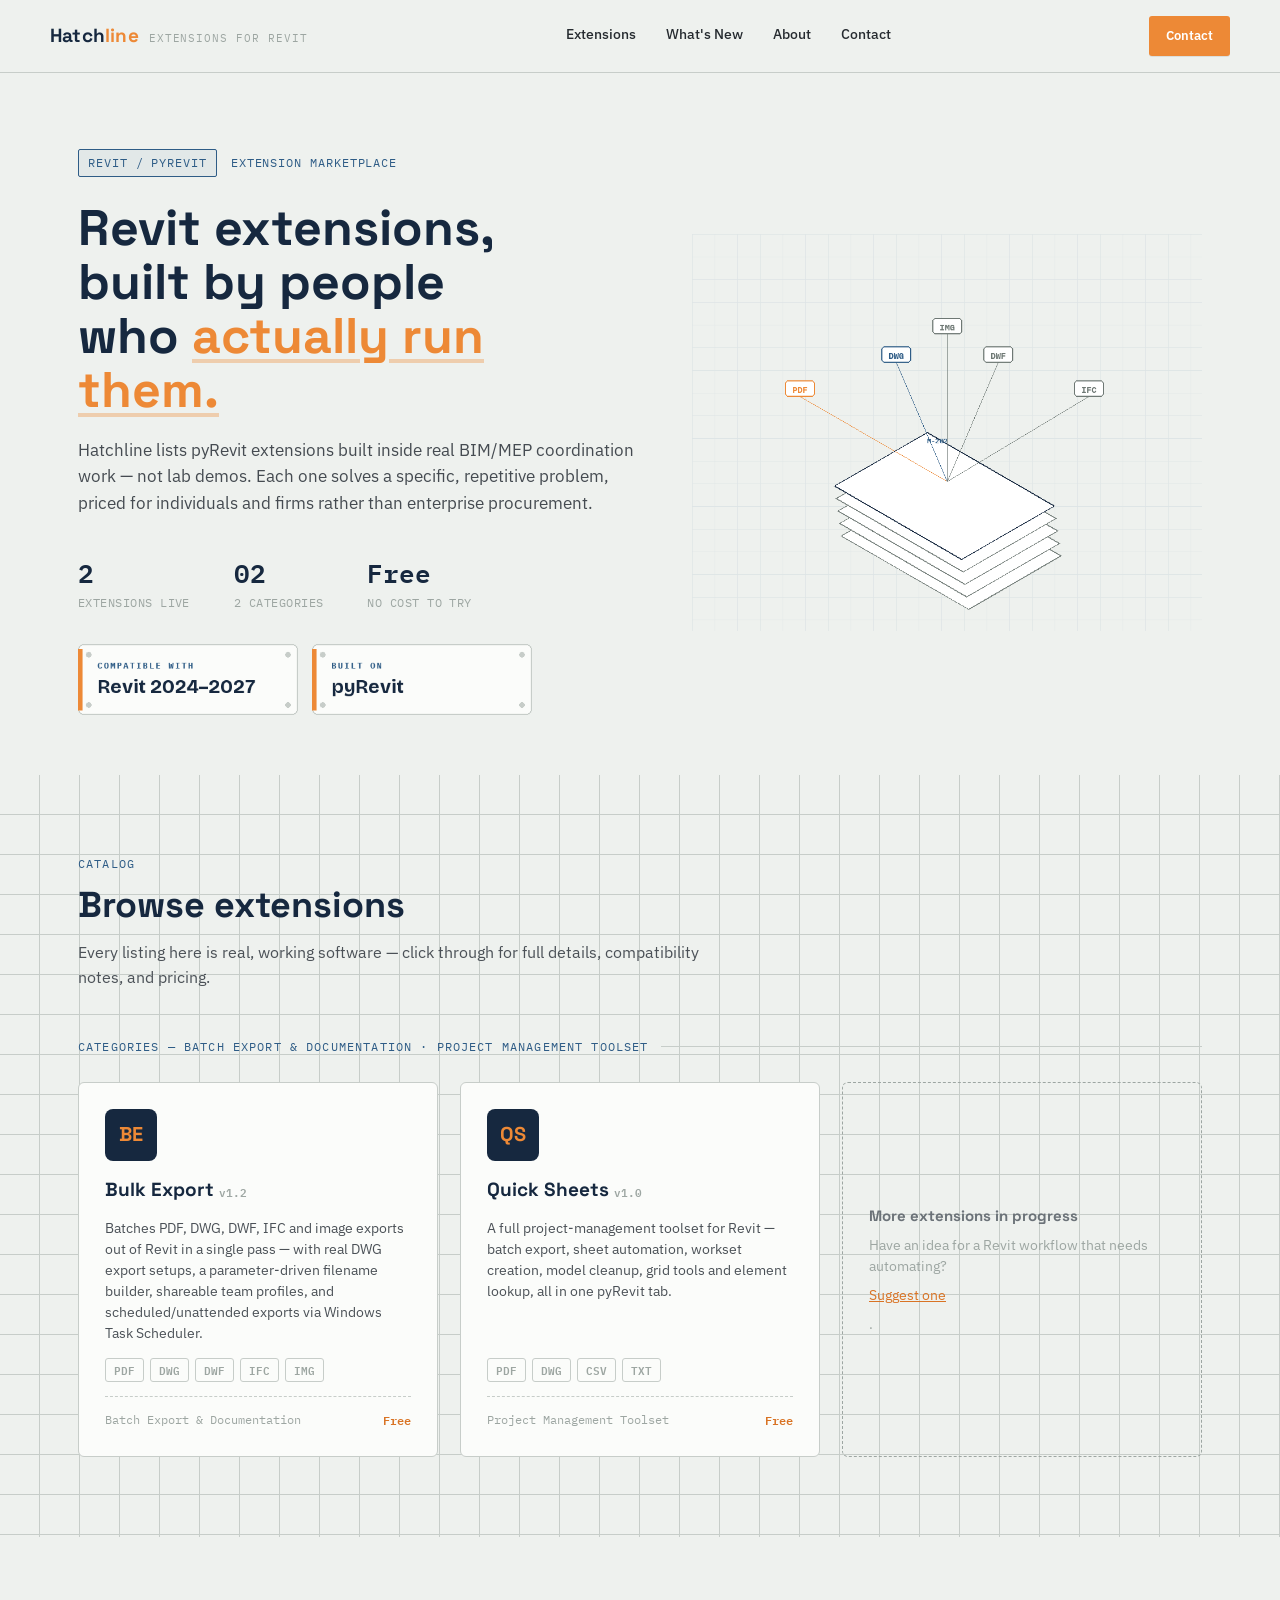
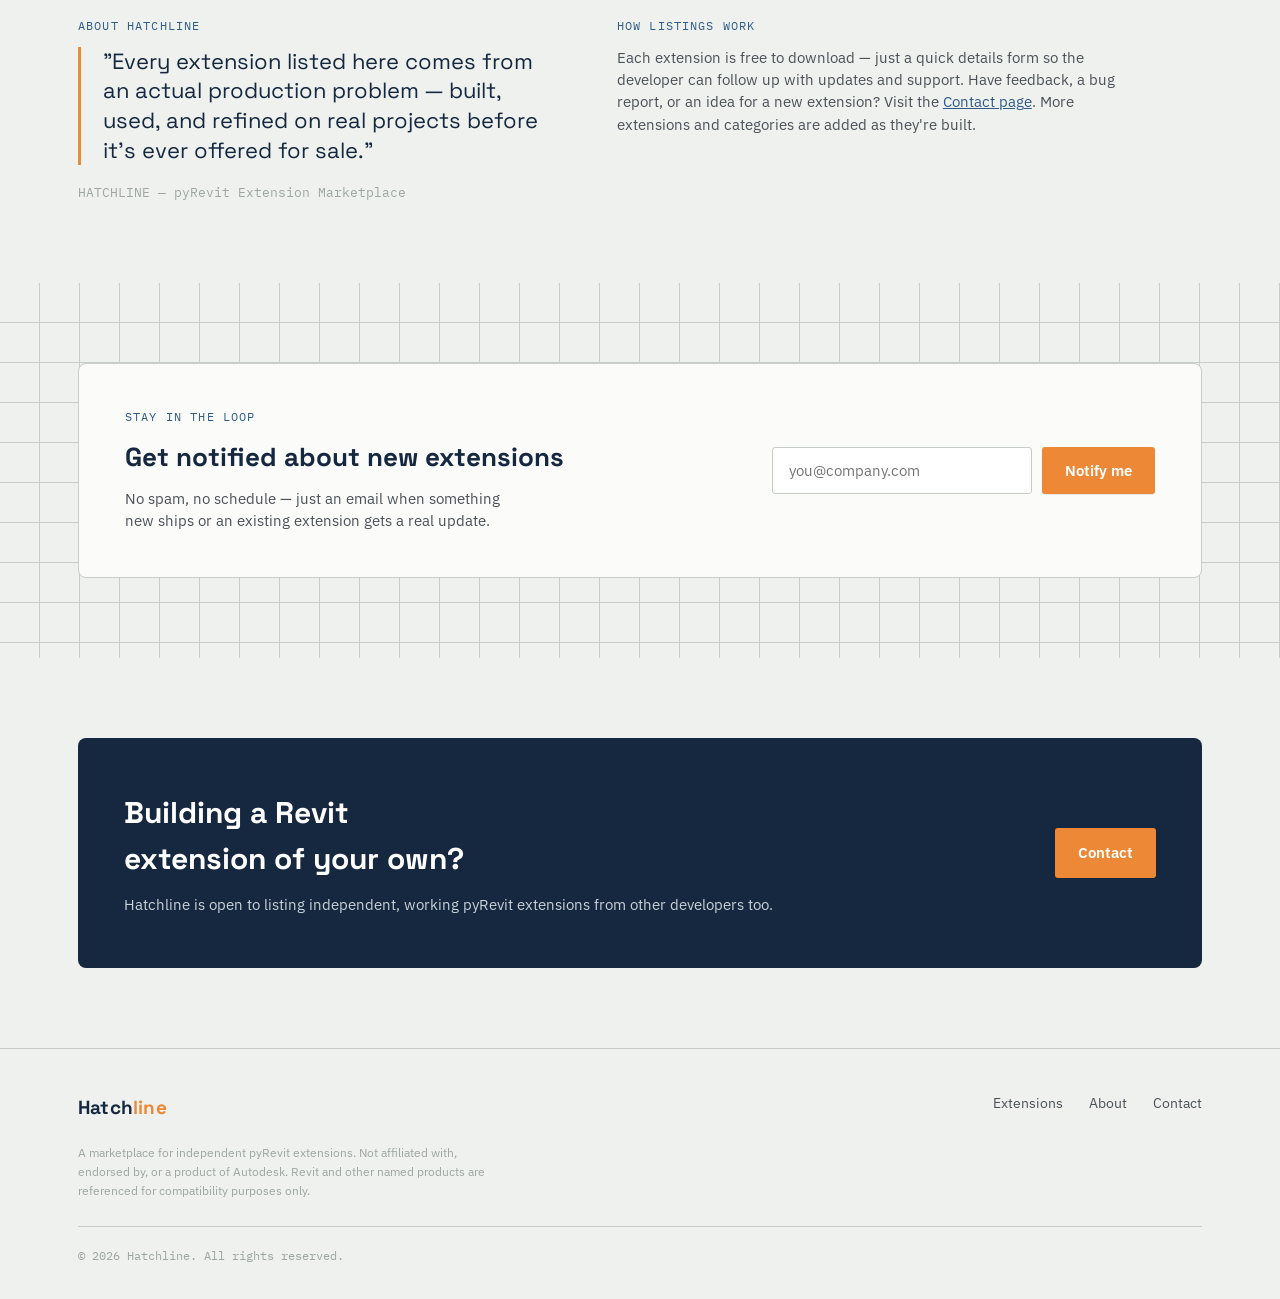
==== commit b4121627: "Add files via upload" ====
--- a/index.html
+++ b/index.html
@@ -26,7 +26,16 @@
   .home-hero{ padding:76px 0 60px; }
   .home-hero h1{ font-size:clamp(32px,4.4vw,50px); line-height:1.08; max-width:15ch; }
   .home-hero h1 em{ font-style:normal; color:var(--orange); text-decoration:underline; text-decoration-color:rgba(237,137,54,.35); text-decoration-thickness:4px; text-underline-offset:6px; }
+  .home-hero-grid{ display:grid; grid-template-columns:1.05fr .95fr; gap:50px; align-items:center; }
   .home-hero p.lede{ margin-top:20px; font-size:17px; color:#454B51; max-width:56ch; }
+  .home-hero-art{ display:flex; justify-content:center; }
+  .home-hero-art img{ max-width:100%; height:auto; }
+  .compat-row{ display:flex; gap:14px; margin-top:32px; flex-wrap:wrap; }
+  .compat-row img{ display:block; height:auto; max-width:220px; }
+  @media (max-width:900px){
+    .home-hero-grid{ grid-template-columns:1fr; }
+    .home-hero-art{ order:-1; max-width:420px; margin:0 auto; }
+  }
   .titleblock{ display:flex; align-items:center; gap:14px; font-family:var(--mono); font-size:11.5px; letter-spacing:.08em; text-transform:uppercase; color:var(--blueprint); margin-bottom:24px; }
   .titleblock .tagx{ border:1px solid var(--blueprint); padding:4px 9px; border-radius:2px; color:var(--blueprint); background:rgba(46,92,134,.06); }
   .stat-strip{ display:flex; gap:44px; margin-top:36px; flex-wrap:wrap; }
@@ -59,17 +68,26 @@
 
   <!-- ================= HERO ================= -->
   <section class="home-hero">
-    <div class="wrap">
-      <div class="titleblock">
-        <span class="tagx">Revit / pyRevit</span>
-        <span>Extension Marketplace</span>
-      </div>
-      <h1>Revit extensions, built by people who <em>actually run them.</em></h1>
-      <p class="lede">Hatchline lists pyRevit extensions built inside real BIM/MEP coordination work — not lab demos. Each one solves a specific, repetitive problem, priced for individuals and firms rather than enterprise procurement.</p>
-      <div class="stat-strip">
-        <div><div class="num" id="statExtCount">1</div><div class="lbl">Extension live</div></div>
-        <div><div class="num" id="statCatCount">01</div><div class="lbl" id="statCatLabel">Category — Export</div></div>
-        <div><div class="num" id="statFreeLabel">Free</div><div class="lbl" id="statFreeSub">No cost to try</div></div>
+    <div class="wrap home-hero-grid">
+      <div>
+        <div class="titleblock">
+          <span class="tagx">Revit / pyRevit</span>
+          <span>Extension Marketplace</span>
+        </div>
+        <h1>Revit extensions, built by people who <em>actually run them.</em></h1>
+        <p class="lede">Hatchline lists pyRevit extensions built inside real BIM/MEP coordination work — not lab demos. Each one solves a specific, repetitive problem, priced for individuals and firms rather than enterprise procurement.</p>
+        <div class="stat-strip">
+          <div><div class="num" id="statExtCount">1</div><div class="lbl">Extension live</div></div>
+          <div><div class="num" id="statCatCount">01</div><div class="lbl" id="statCatLabel">Category — Export</div></div>
+          <div><div class="num" id="statFreeLabel">Free</div><div class="lbl" id="statFreeSub">No cost to try</div></div>
+        </div>
+        <div class="compat-row">
+          <img src="assets/img/badge-revit.png" alt="Compatible with Revit 2024-2027" width="240" height="78">
+          <img src="assets/img/badge-pyrevit.png" alt="Built on pyRevit" width="240" height="78">
+        </div>
+      </div>
+      <div class="home-hero-art">
+        <img src="assets/img/hero-illustration.png" alt="Illustration of Revit sheets batch-exporting to PDF, DWG, DWF, IFC and image formats">
       </div>
     </div>
   </section>
